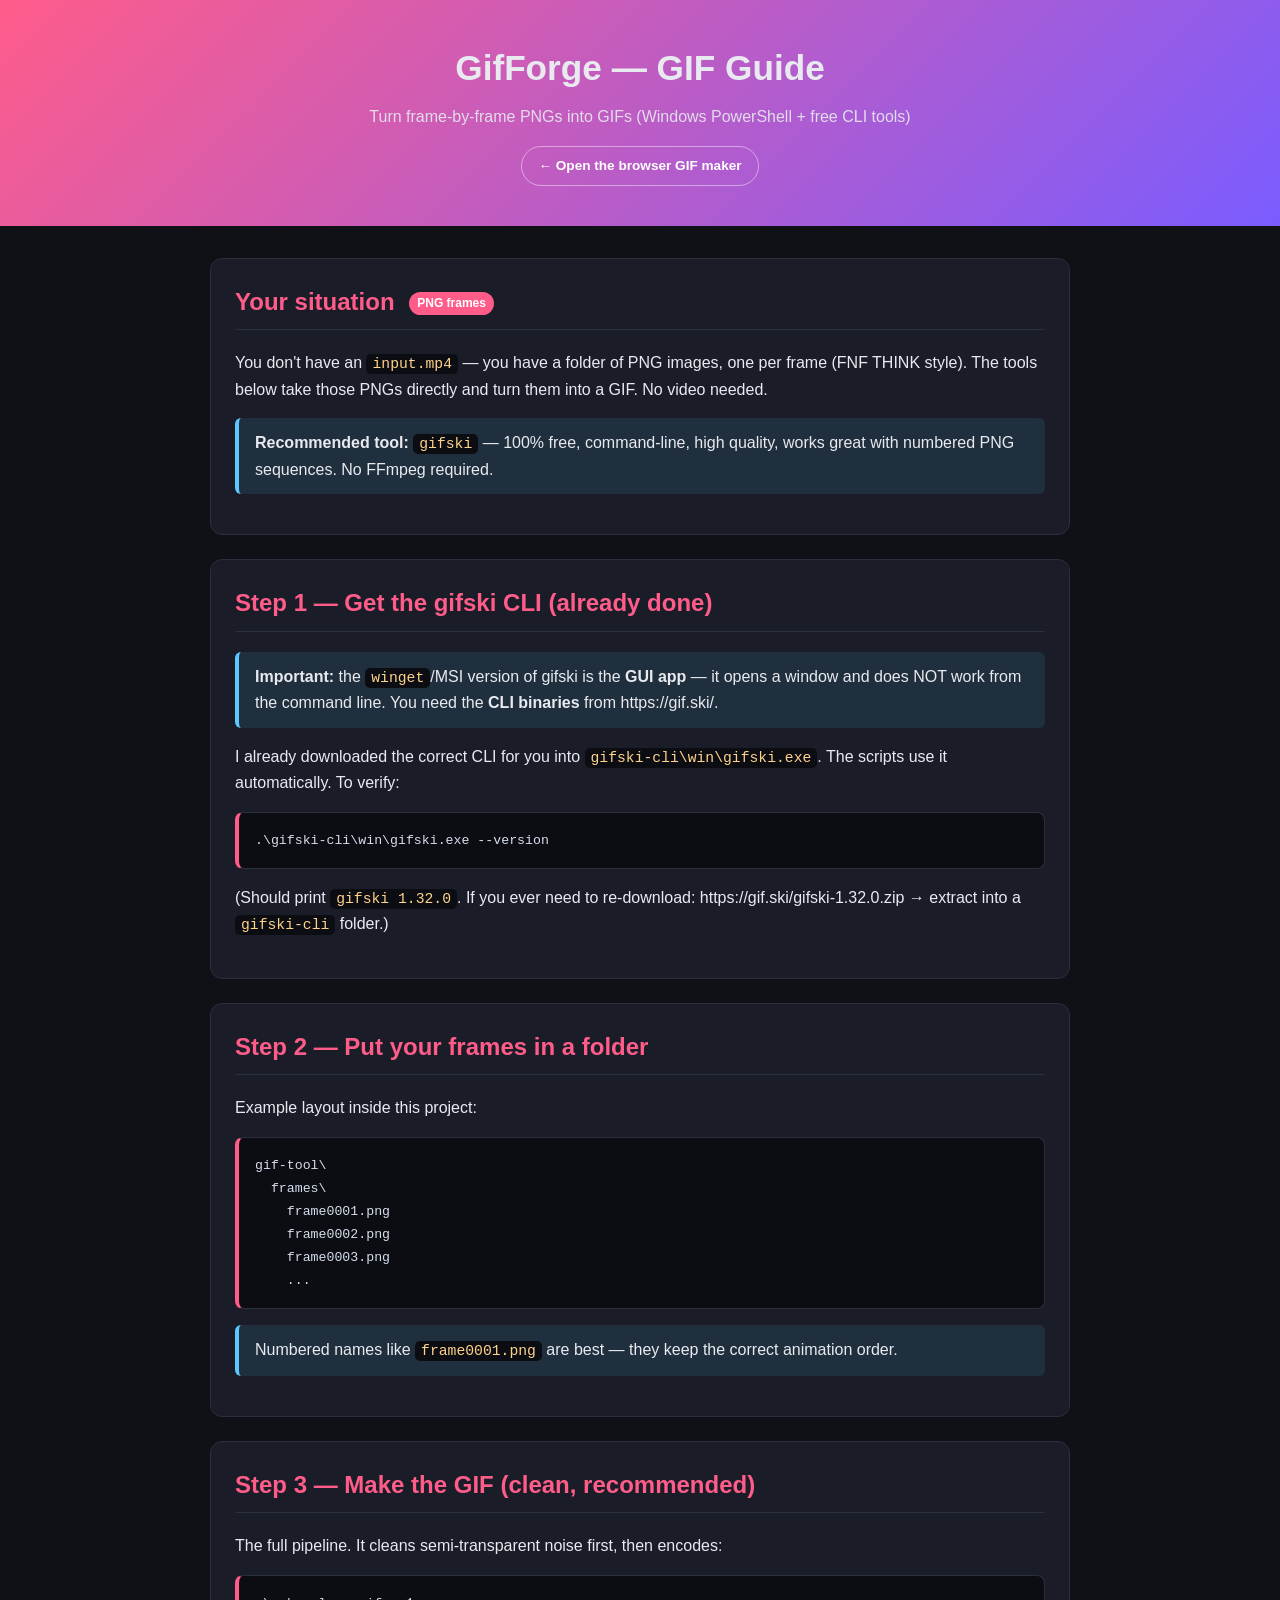
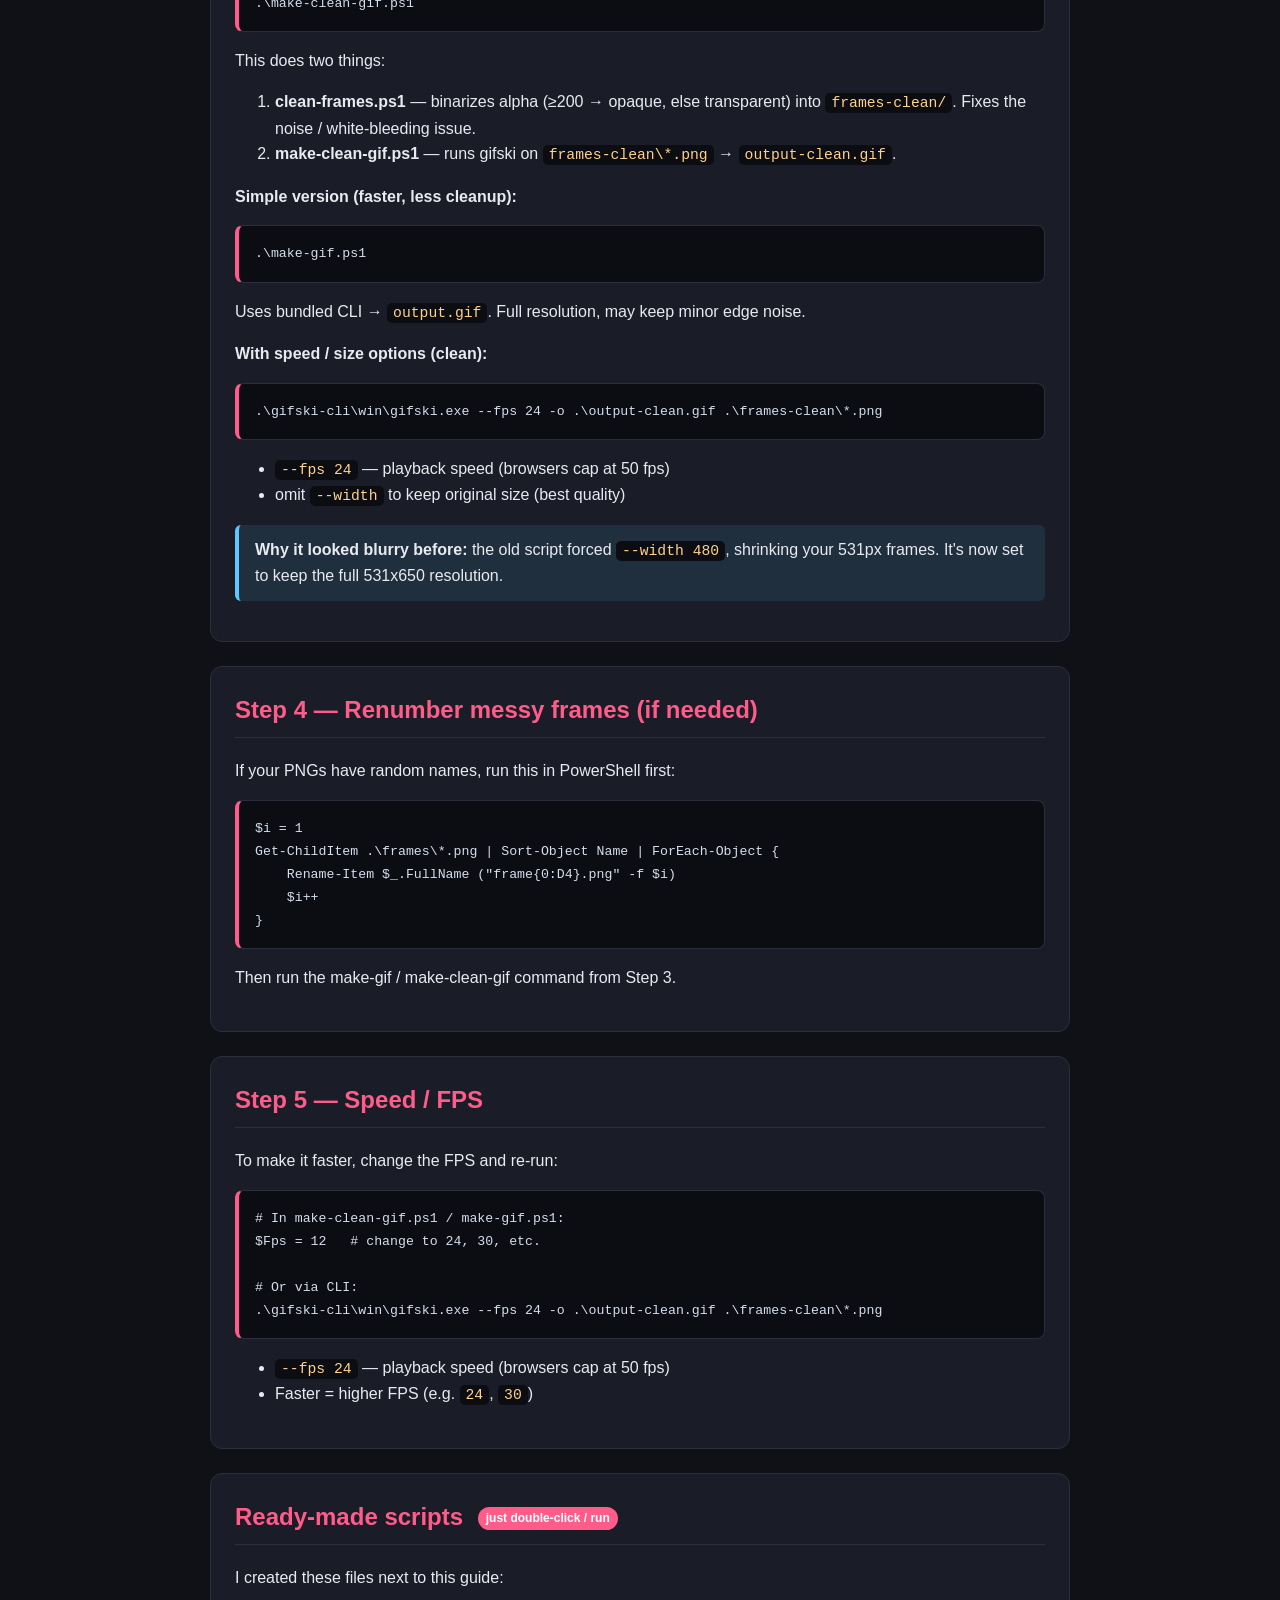
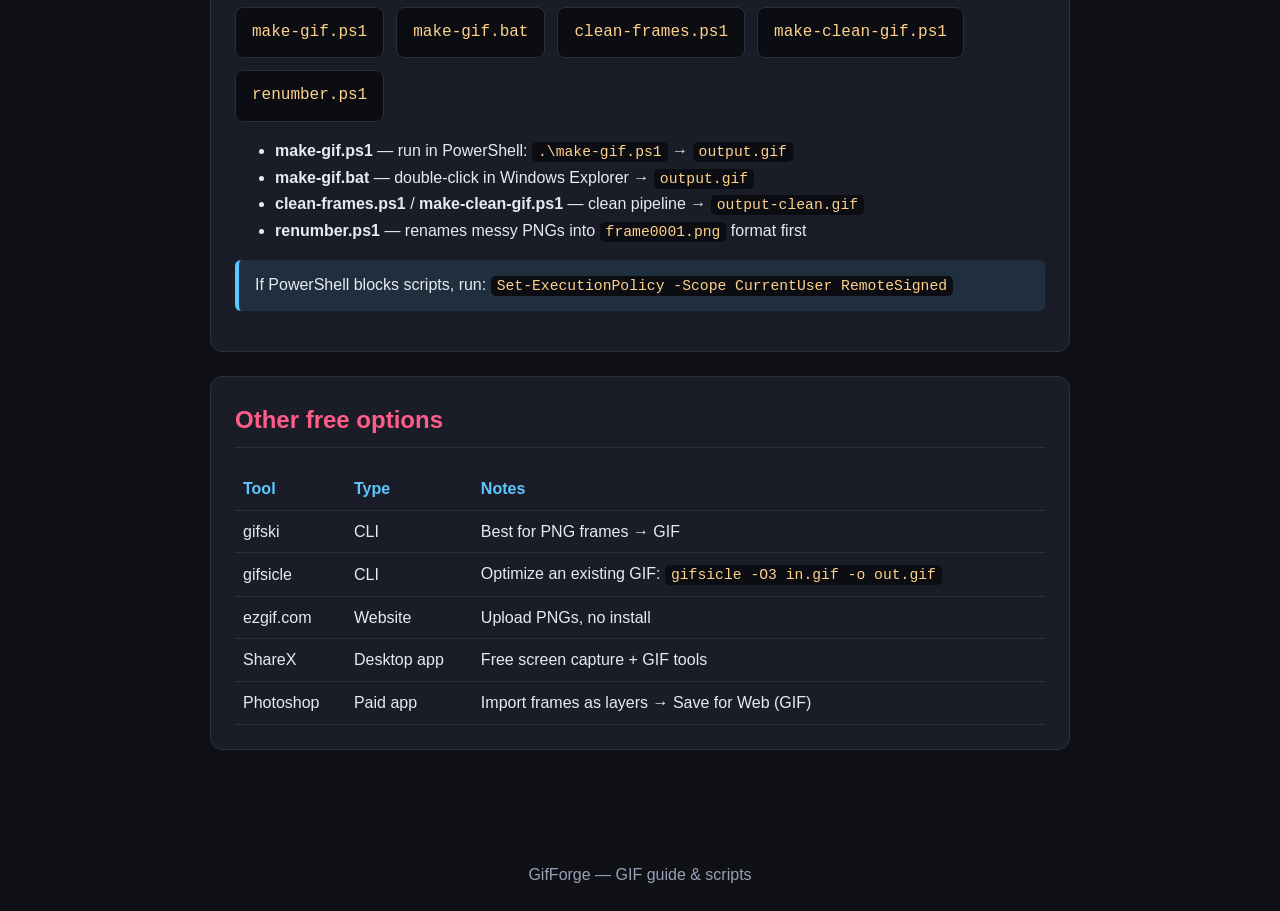
==== gif-guide.html @ 0b66b705 "GIF-maker-site" ====
<!DOCTYPE html>
<html lang="en">
<head>
  <meta charset="UTF-8">
  <meta name="viewport" content="width=device-width, initial-scale=1.0">
  <title>GifForge — GIF Guide</title>
  <style>
    :root {
      --bg: #0f1117;
      --panel: #1a1d27;
      --accent: #ff5c8a;
      --accent2: #5cc8ff;
      --text: #e8eaf0;
      --muted: #9aa0b5;
      --border: #2a2e3d;
    }
    * { box-sizing: border-box; }
    body {
      margin: 0;
      background: var(--bg);
      color: var(--text);
      font-family: 'Segoe UI', Tahoma, Geneva, Verdana, sans-serif;
      line-height: 1.6;
    }
    header {
      background: linear-gradient(135deg, #ff5c8a, #7a5cff);
      padding: 40px 24px;
      text-align: center;
    }
    header h1 { margin: 0; font-size: 2.2rem; }
    header p { margin: 8px 0 0; opacity: 0.9; }
    .header-link { display: inline-block; margin-top: 16px; padding: 8px 16px; border: 1px solid rgba(255,255,255,.45); border-radius: 999px; color: #fff; text-decoration: none; font-weight: 600; font-size: .85rem; }
    .header-link:hover { background: rgba(255,255,255,.14); }
    main { max-width: 900px; margin: 0 auto; padding: 32px 20px 64px; }
    section {
      background: var(--panel);
      border: 1px solid var(--border);
      border-radius: 12px;
      padding: 24px;
      margin-bottom: 24px;
    }
    h2 { color: var(--accent); margin-top: 0; border-bottom: 1px solid var(--border); padding-bottom: 8px; }
    h3 { color: var(--accent2); }
    p, li { color: var(--text); }
    code {
      background: #0b0d13;
      color: #ffd28a;
      padding: 2px 6px;
      border-radius: 5px;
      font-family: Consolas, 'Courier New', monospace;
      font-size: 0.92em;
    }
    pre {
      background: #0b0d13;
      border: 1px solid var(--border);
      border-left: 4px solid var(--accent);
      border-radius: 8px;
      padding: 16px;
      overflow-x: auto;
      font-family: Consolas, 'Courier New', monospace;
      font-size: 0.9rem;
    }
    pre code { background: none; padding: 0; color: #d6deeb; }
    .tag {
      display: inline-block;
      background: var(--accent);
      color: #fff;
      font-size: 0.75rem;
      font-weight: bold;
      padding: 2px 8px;
      border-radius: 20px;
      vertical-align: middle;
      margin-left: 8px;
    }
    .note {
      background: rgba(92, 200, 255, 0.1);
      border-left: 4px solid var(--accent2);
      padding: 12px 16px;
      border-radius: 6px;
    }
    a { color: var(--accent2); }
    table { width: 100%; border-collapse: collapse; }
    th, td { text-align: left; padding: 8px; border-bottom: 1px solid var(--border); }
    th { color: var(--accent2); }
    .files { display: flex; gap: 12px; flex-wrap: wrap; margin-top: 12px; }
    .file {
      background: #0b0d13;
      border: 1px solid var(--border);
      border-radius: 8px;
      padding: 12px 16px;
      font-family: Consolas, monospace;
      color: #ffd28a;
    }
    footer { text-align: center; color: var(--muted); padding: 24px; }
  </style>
</head>
<body>
<header>
  <h1>GifForge — GIF Guide</h1>
  <p>Turn frame-by-frame PNGs into GIFs (Windows PowerShell + free CLI tools)</p>
  <a class="header-link" href="index.html">← Open the browser GIF maker</a>
</header>

<main>

  <section>
    <h2>Your situation <span class="tag">PNG frames</span></h2>
    <p>You don't have an <code>input.mp4</code> — you have a folder of PNG images, one per frame (FNF THINK style). The tools below take those PNGs directly and turn them into a GIF. No video needed.</p>
    <p class="note"><strong>Recommended tool:</strong> <code>gifski</code> — 100% free, command-line, high quality, works great with numbered PNG sequences. No FFmpeg required.</p>
  </section>

  <section>
    <h2>Step 1 — Get the gifski CLI (already done)</h2>
    <p class="note"><strong>Important:</strong> the <code>winget</code>/MSI version of gifski is the <strong>GUI app</strong> — it opens a window and does NOT work from the command line. You need the <strong>CLI binaries</strong> from https://gif.ski/.</p>
    <p>I already downloaded the correct CLI for you into <code>gifski-cli\win\gifski.exe</code>. The scripts use it automatically. To verify:</p>
    <pre><code>.\gifski-cli\win\gifski.exe --version</code></pre>
    <p>(Should print <code>gifski 1.32.0</code>. If you ever need to re-download: https://gif.ski/gifski-1.32.0.zip → extract into a <code>gifski-cli</code> folder.)</p>
  </section>

  <section>
    <h2>Step 2 — Put your frames in a folder</h2>
    <p>Example layout inside this project:</p>
    <pre><code>gif-tool\
  frames\
    frame0001.png
    frame0002.png
    frame0003.png
    ...</code></pre>
    <p class="note">Numbered names like <code>frame0001.png</code> are best — they keep the correct animation order.</p>
  </section>

  <section>
    <h2>Step 3 — Make the GIF (clean, recommended)</h2>
    <p>The full pipeline. It cleans semi-transparent noise first, then encodes:</p>
    <pre><code>.\make-clean-gif.ps1</code></pre>
    <p>This does two things:</p>
    <ol>
      <li><strong>clean-frames.ps1</strong> — binarizes alpha (&ge;200 → opaque, else transparent) into <code>frames-clean/</code>. Fixes the noise / white-bleeding issue.</li>
      <li><strong>make-clean-gif.ps1</strong> — runs gifski on <code>frames-clean\*.png</code> → <code>output-clean.gif</code>.</li>
    </ol>

    <p><strong>Simple version (faster, less cleanup):</strong></p>
    <pre><code>.\make-gif.ps1</code></pre>
    <p>Uses bundled CLI → <code>output.gif</code>. Full resolution, may keep minor edge noise.</p>

    <p><strong>With speed / size options (clean):</strong></p>
    <pre><code>.\gifski-cli\win\gifski.exe --fps 24 -o .\output-clean.gif .\frames-clean\*.png</code></pre>
    <ul>
      <li><code>--fps 24</code> — playback speed (browsers cap at 50 fps)</li>
      <li>omit <code>--width</code> to keep original size (best quality)</li>
    </ul>
    <p class="note"><strong>Why it looked blurry before:</strong> the old script forced <code>--width 480</code>, shrinking your 531px frames. It's now set to keep the full 531x650 resolution.</p>
  </section>

  <section>
    <h2>Step 4 — Renumber messy frames (if needed)</h2>
    <p>If your PNGs have random names, run this in PowerShell first:</p>
    <pre><code>$i = 1
Get-ChildItem .\frames\*.png | Sort-Object Name | ForEach-Object {
    Rename-Item $_.FullName ("frame{0:D4}.png" -f $i)
    $i++
}</code></pre>
    <p>Then run the make-gif / make-clean-gif command from Step 3.</p>
  </section>

  <section>
    <h2>Step 5 — Speed / FPS</h2>
    <p>To make it faster, change the FPS and re-run:</p>
    <pre><code># In make-clean-gif.ps1 / make-gif.ps1:
$Fps = 12   # change to 24, 30, etc.

# Or via CLI:
.\gifski-cli\win\gifski.exe --fps 24 -o .\output-clean.gif .\frames-clean\*.png</code></pre>
    <ul>
      <li><code>--fps 24</code> — playback speed (browsers cap at 50 fps)</li>
      <li>Faster = higher FPS (e.g. <code>24</code>, <code>30</code>)</li>
    </ul>
  </section>

  <section>
    <h2>Ready-made scripts <span class="tag">just double-click / run</span></h2>
    <p>I created these files next to this guide:</p>
    <div class="files">
      <div class="file">make-gif.ps1</div>
      <div class="file">make-gif.bat</div>
      <div class="file">clean-frames.ps1</div>
      <div class="file">make-clean-gif.ps1</div>
      <div class="file">renumber.ps1</div>
    </div>
    <ul>
      <li><strong>make-gif.ps1</strong> — run in PowerShell: <code>.\make-gif.ps1</code> → <code>output.gif</code></li>
      <li><strong>make-gif.bat</strong> — double-click in Windows Explorer → <code>output.gif</code></li>
      <li><strong>clean-frames.ps1</strong> / <strong>make-clean-gif.ps1</strong> — clean pipeline → <code>output-clean.gif</code></li>
      <li><strong>renumber.ps1</strong> — renames messy PNGs into <code>frame0001.png</code> format first</li>
    </ul>
    <p class="note">If PowerShell blocks scripts, run: <code>Set-ExecutionPolicy -Scope CurrentUser RemoteSigned</code></p>
  </section>

  <section>
    <h2>Other free options</h2>
    <table>
      <tr><th>Tool</th><th>Type</th><th>Notes</th></tr>
      <tr><td>gifski</td><td>CLI</td><td>Best for PNG frames → GIF</td></tr>
      <tr><td>gifsicle</td><td>CLI</td><td>Optimize an existing GIF: <code>gifsicle -O3 in.gif -o out.gif</code></td></tr>
      <tr><td>ezgif.com</td><td>Website</td><td>Upload PNGs, no install</td></tr>
      <tr><td>ShareX</td><td>Desktop app</td><td>Free screen capture + GIF tools</td></tr>
      <tr><td>Photoshop</td><td>Paid app</td><td>Import frames as layers → Save for Web (GIF)</td></tr>
    </table>
  </section>

</main>

<footer>GifForge — GIF guide & scripts</footer>
</body>
</html>
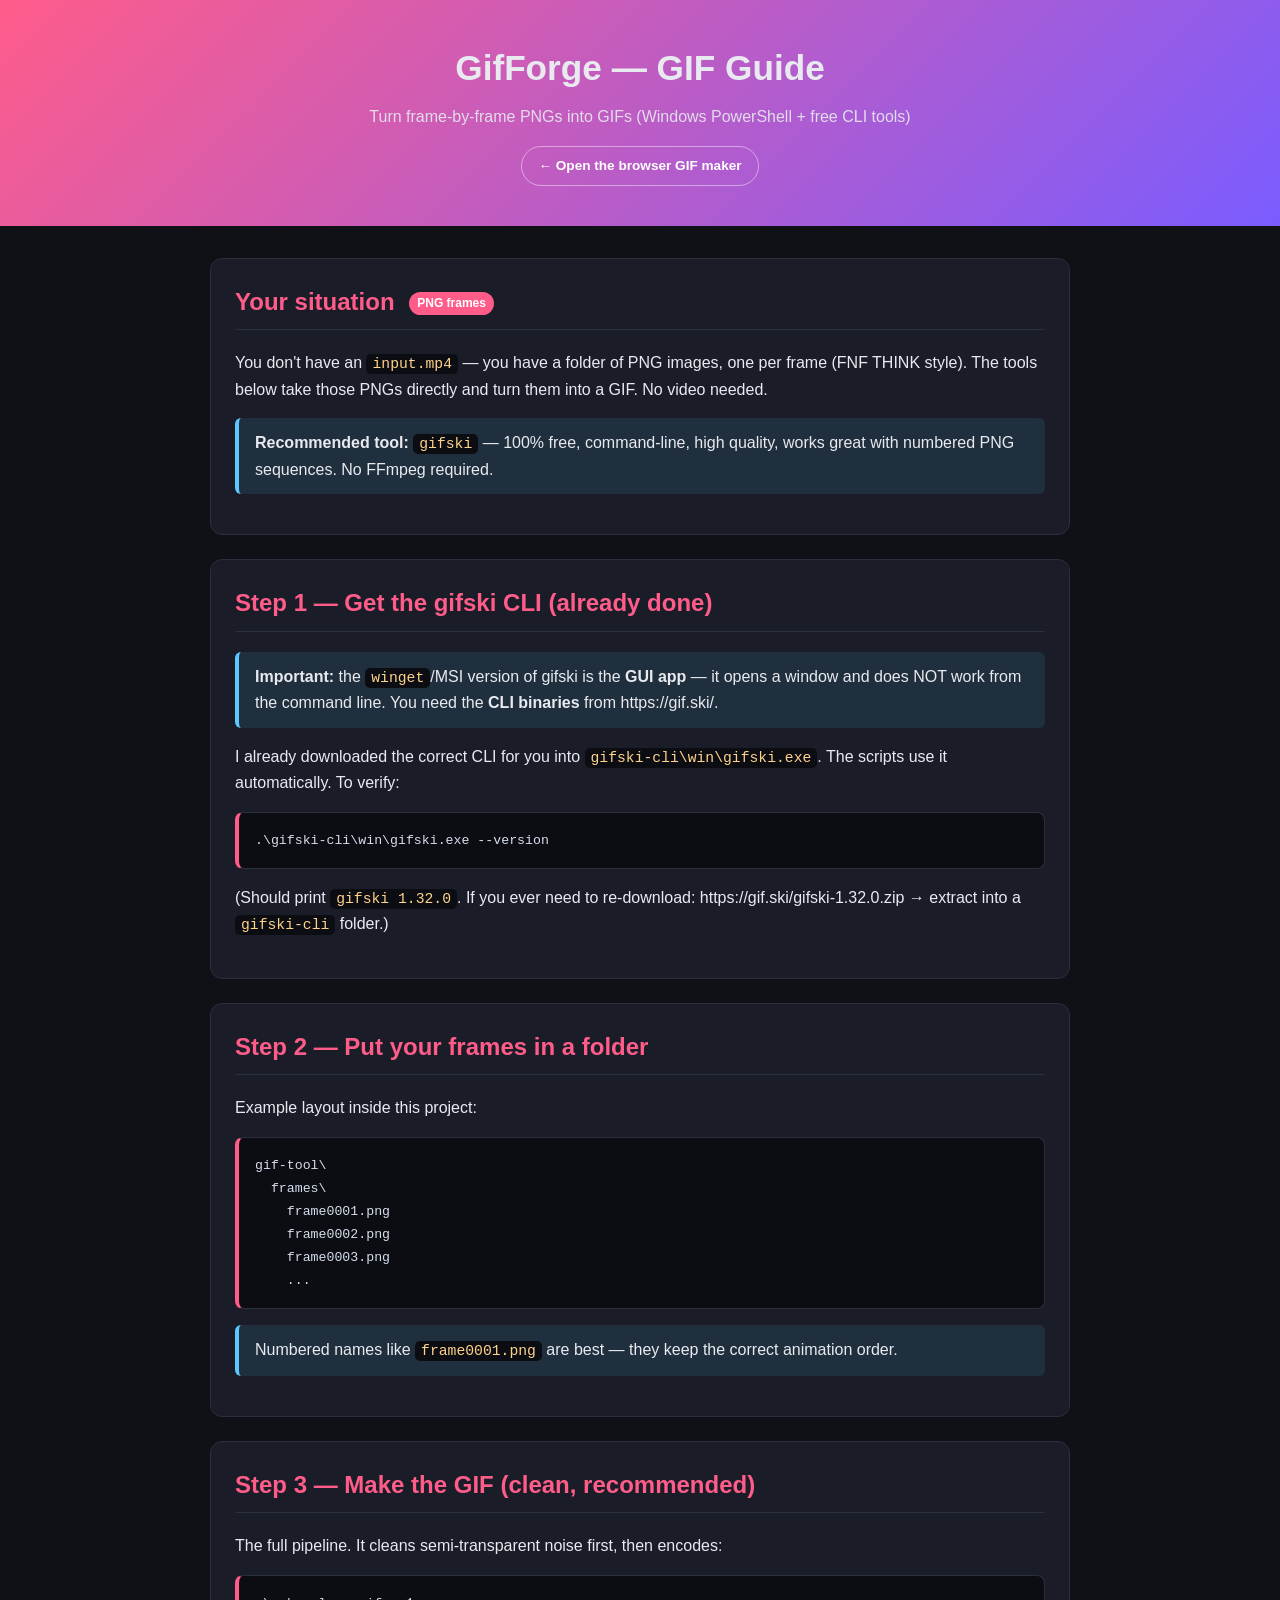
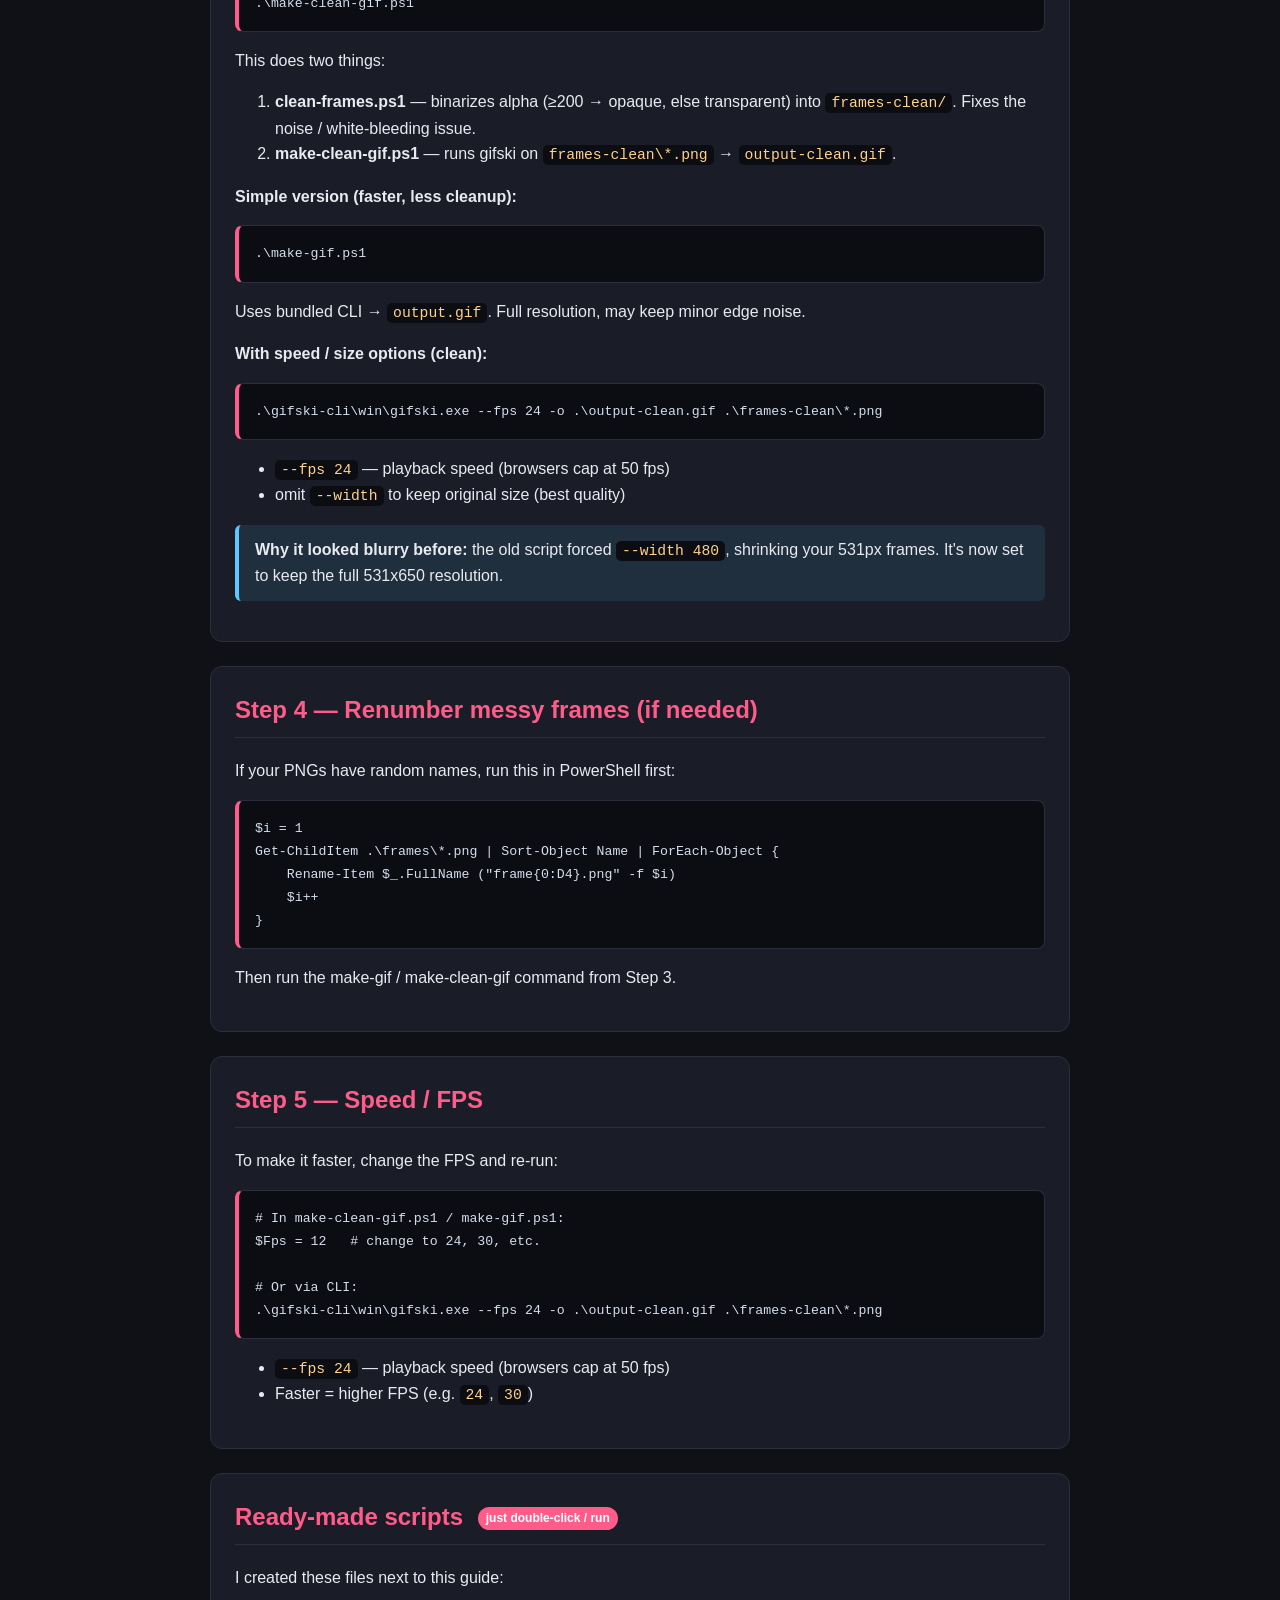
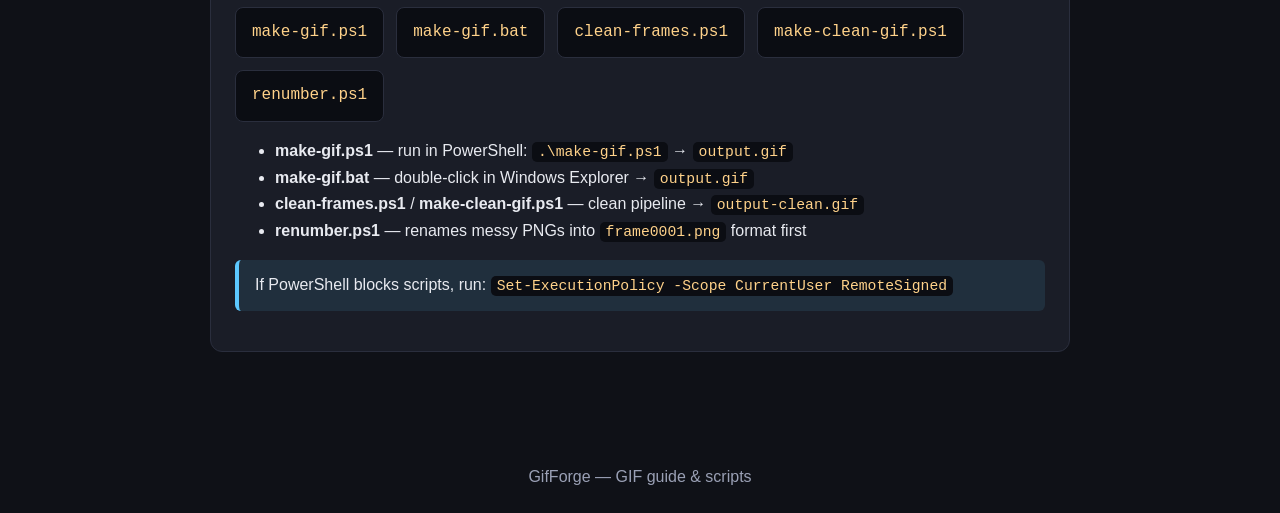
==== commit 299cf508: "Update gif-guide.html" ====
--- a/gif-guide.html
+++ b/gif-guide.html
@@ -195,19 +195,7 @@
     </ul>
     <p class="note">If PowerShell blocks scripts, run: <code>Set-ExecutionPolicy -Scope CurrentUser RemoteSigned</code></p>
   </section>
-
-  <section>
-    <h2>Other free options</h2>
-    <table>
-      <tr><th>Tool</th><th>Type</th><th>Notes</th></tr>
-      <tr><td>gifski</td><td>CLI</td><td>Best for PNG frames → GIF</td></tr>
-      <tr><td>gifsicle</td><td>CLI</td><td>Optimize an existing GIF: <code>gifsicle -O3 in.gif -o out.gif</code></td></tr>
-      <tr><td>ezgif.com</td><td>Website</td><td>Upload PNGs, no install</td></tr>
-      <tr><td>ShareX</td><td>Desktop app</td><td>Free screen capture + GIF tools</td></tr>
-      <tr><td>Photoshop</td><td>Paid app</td><td>Import frames as layers → Save for Web (GIF)</td></tr>
-    </table>
-  </section>
-
+  
 </main>
 
 <footer>GifForge — GIF guide & scripts</footer>
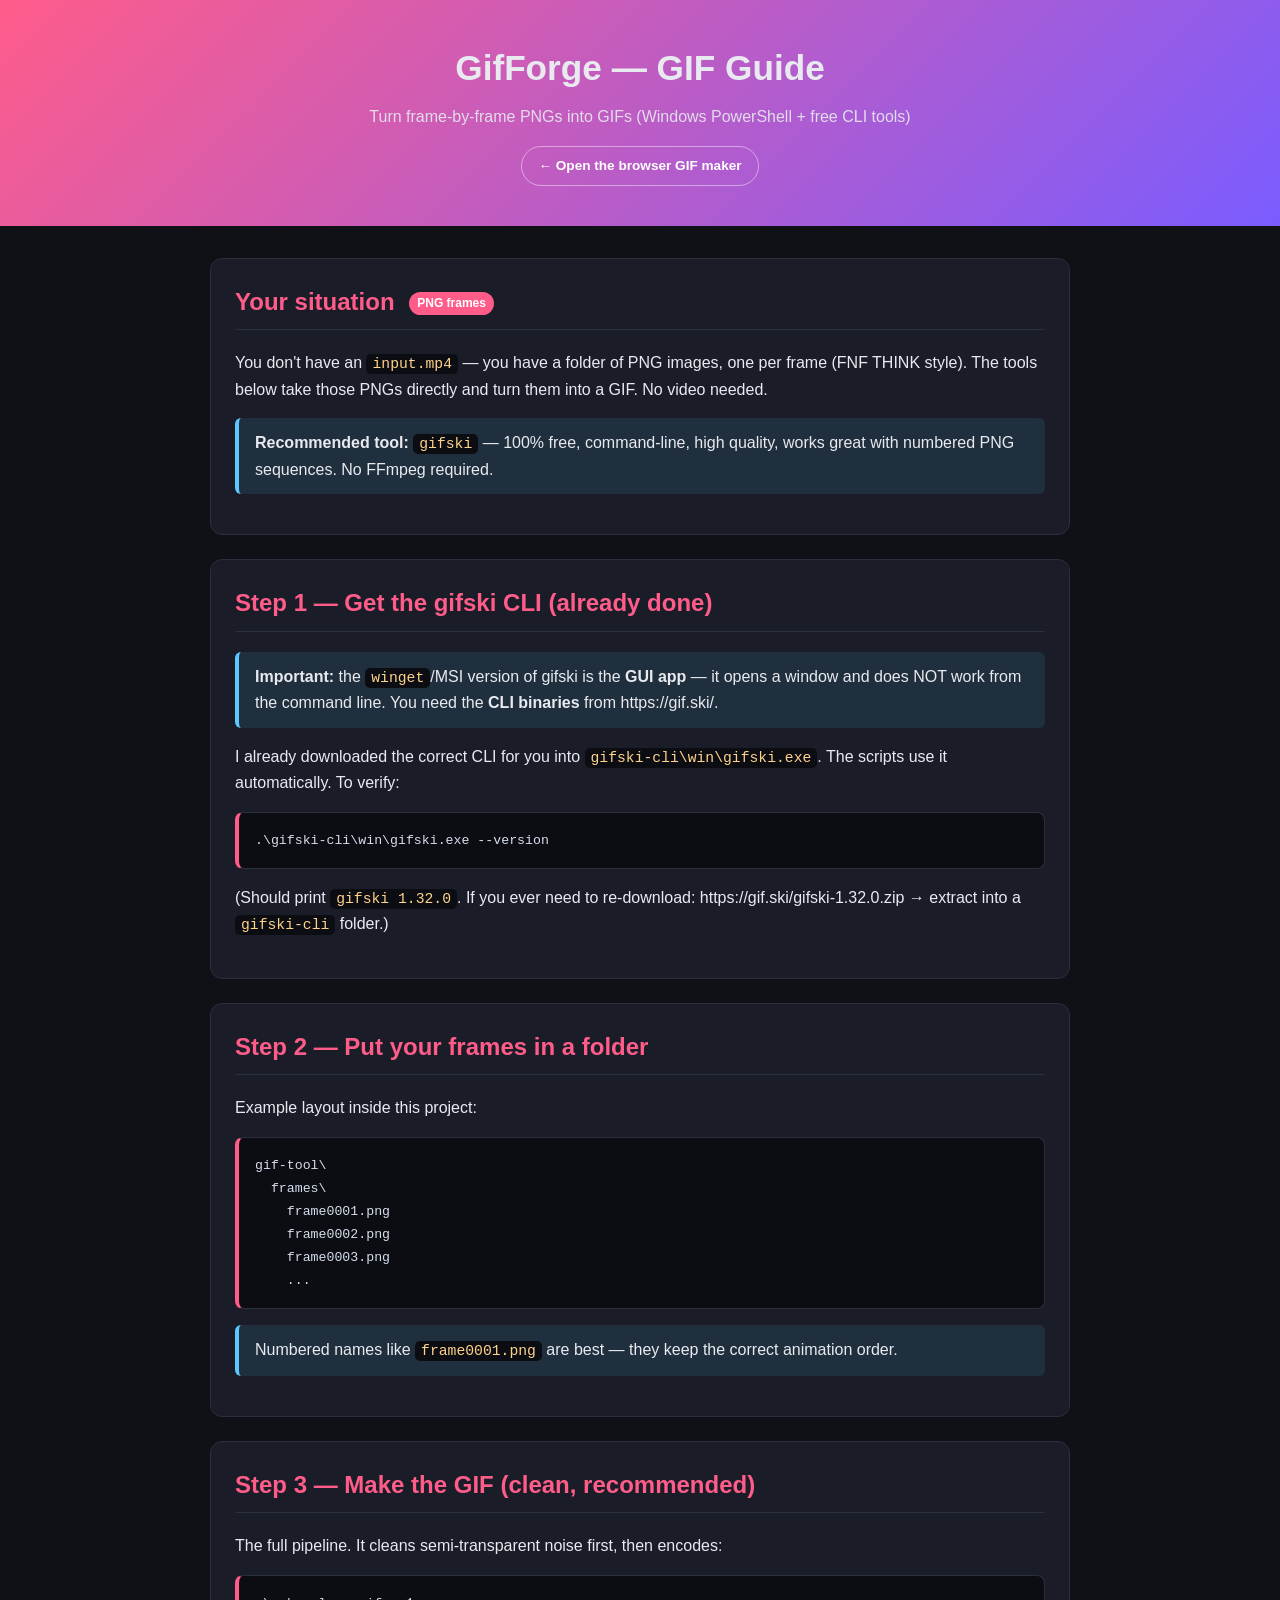
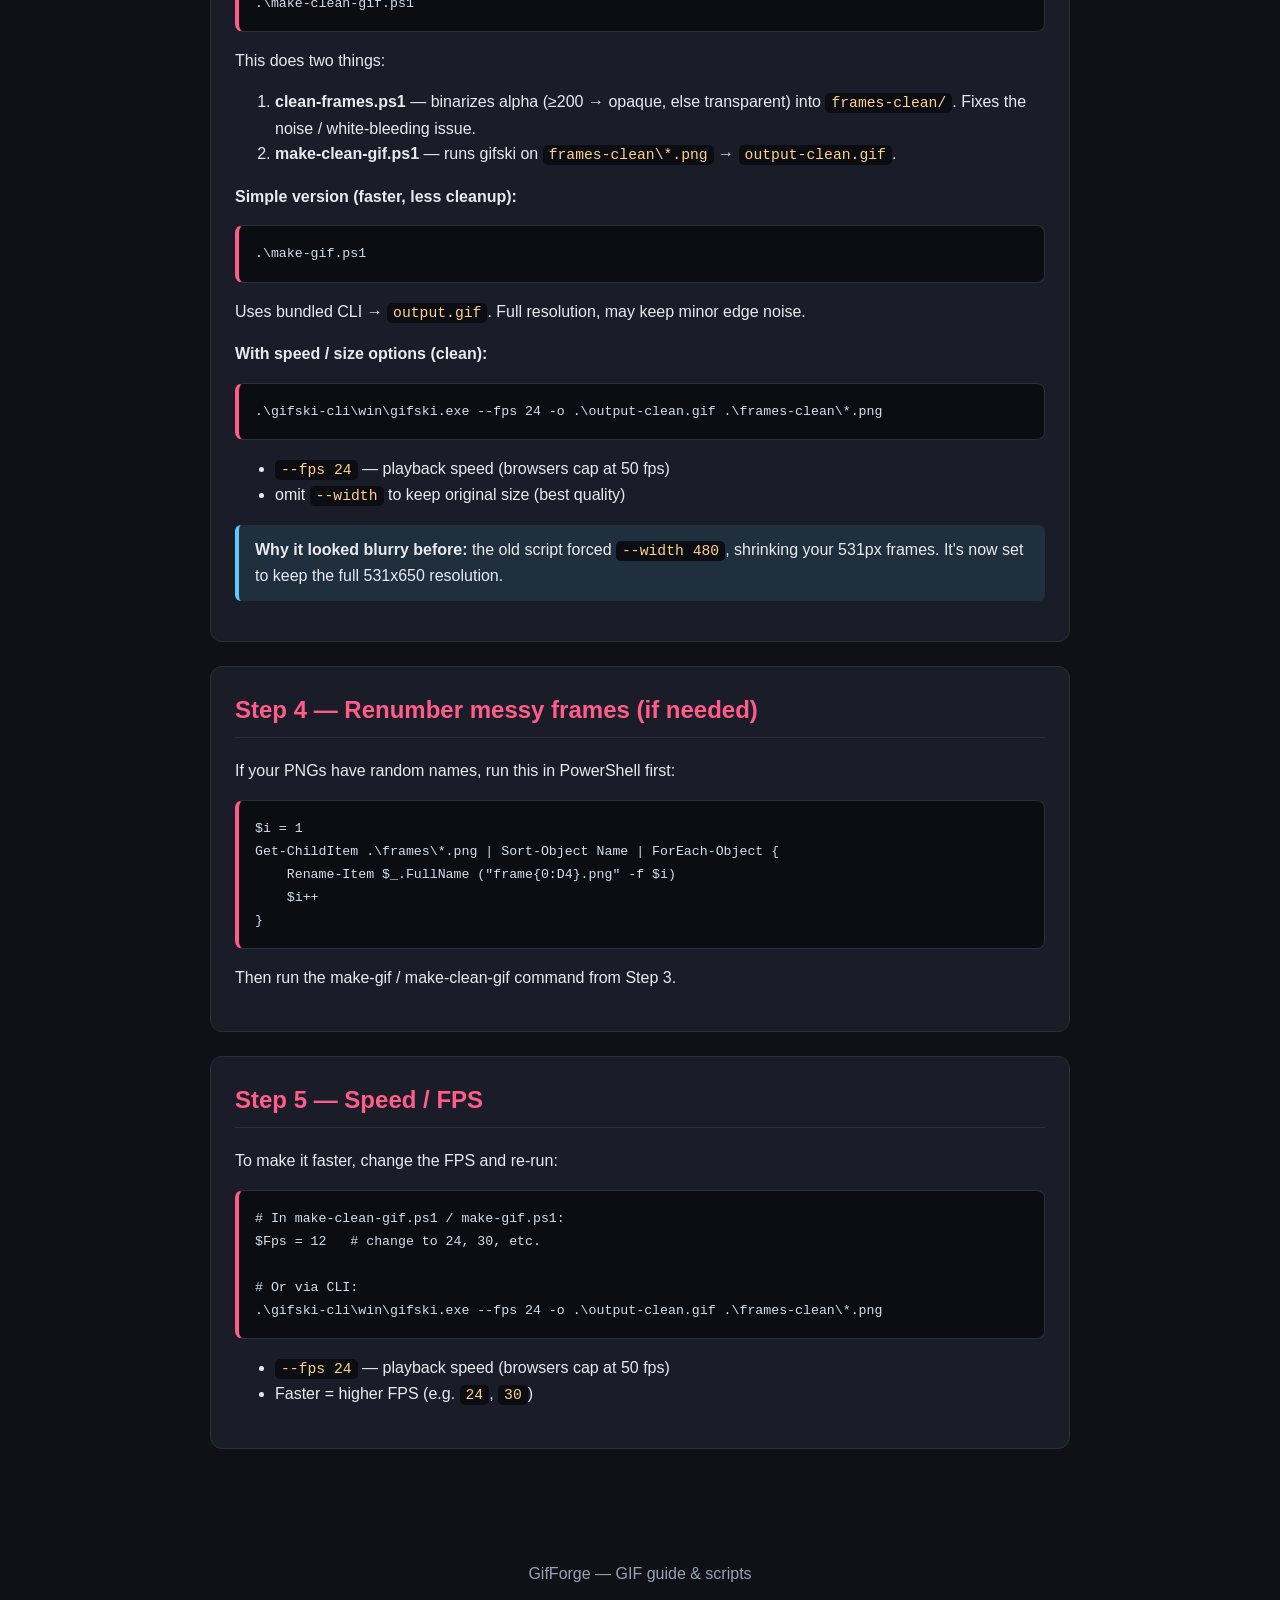
==== commit 30f5780e: "Update gif-guide.html" ====
--- a/gif-guide.html
+++ b/gif-guide.html
@@ -176,25 +176,6 @@
       <li>Faster = higher FPS (e.g. <code>24</code>, <code>30</code>)</li>
     </ul>
   </section>
-
-  <section>
-    <h2>Ready-made scripts <span class="tag">just double-click / run</span></h2>
-    <p>I created these files next to this guide:</p>
-    <div class="files">
-      <div class="file">make-gif.ps1</div>
-      <div class="file">make-gif.bat</div>
-      <div class="file">clean-frames.ps1</div>
-      <div class="file">make-clean-gif.ps1</div>
-      <div class="file">renumber.ps1</div>
-    </div>
-    <ul>
-      <li><strong>make-gif.ps1</strong> — run in PowerShell: <code>.\make-gif.ps1</code> → <code>output.gif</code></li>
-      <li><strong>make-gif.bat</strong> — double-click in Windows Explorer → <code>output.gif</code></li>
-      <li><strong>clean-frames.ps1</strong> / <strong>make-clean-gif.ps1</strong> — clean pipeline → <code>output-clean.gif</code></li>
-      <li><strong>renumber.ps1</strong> — renames messy PNGs into <code>frame0001.png</code> format first</li>
-    </ul>
-    <p class="note">If PowerShell blocks scripts, run: <code>Set-ExecutionPolicy -Scope CurrentUser RemoteSigned</code></p>
-  </section>
   
 </main>
 
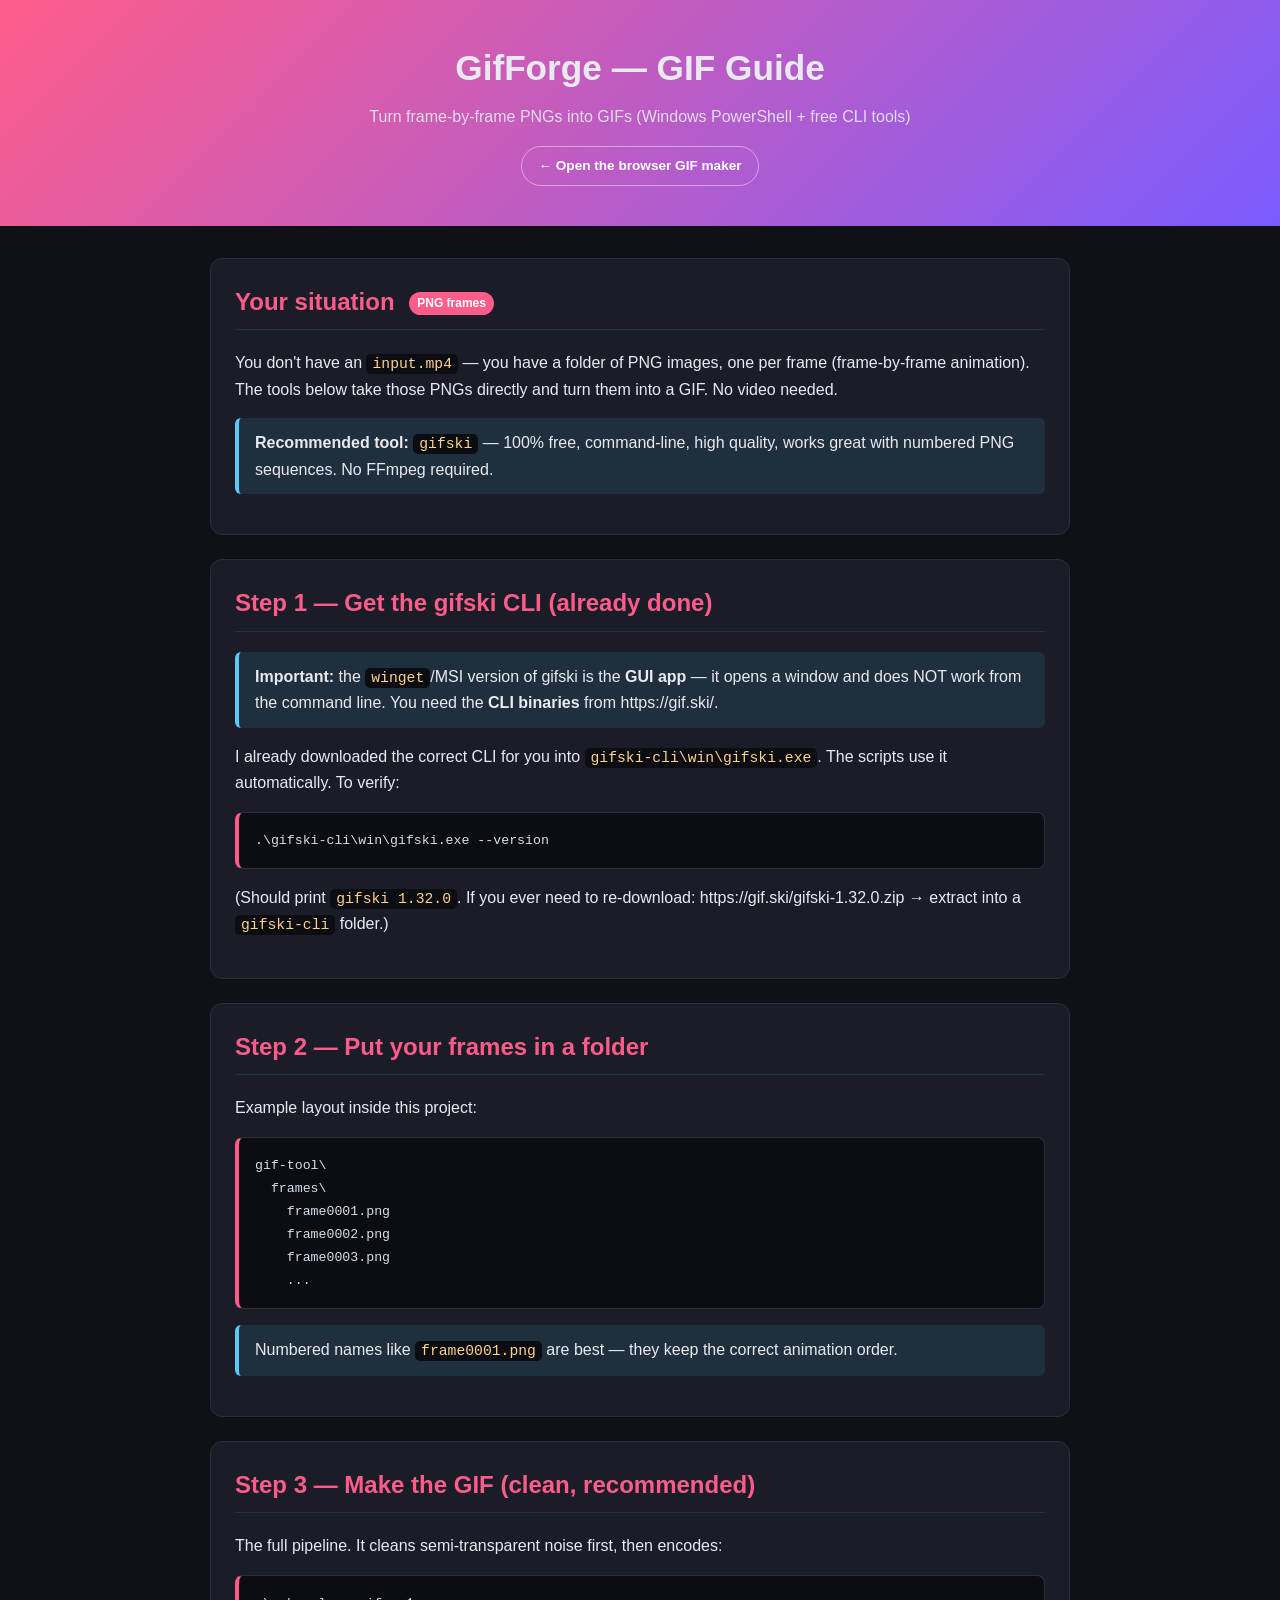
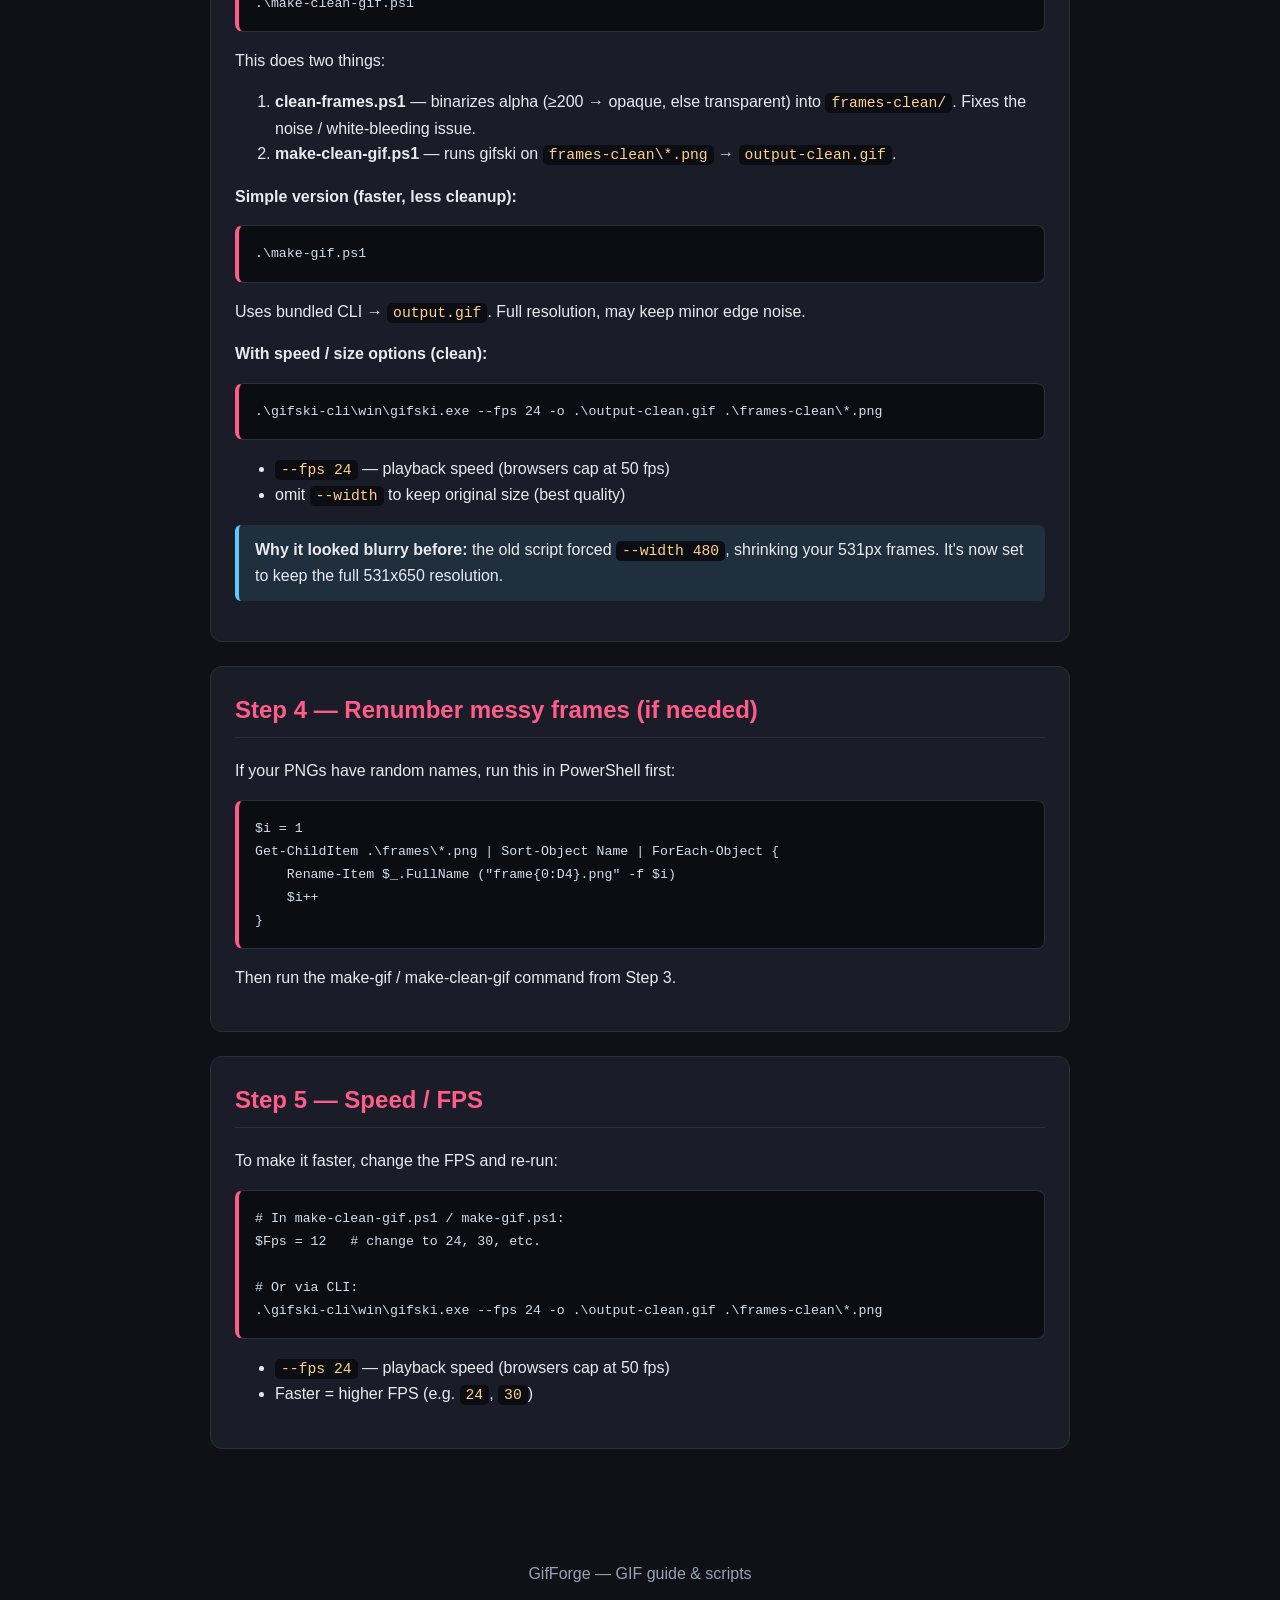
==== commit e6e2b782: "Remove-leftover-mentions" ====
--- a/gif-guide.html
+++ b/gif-guide.html
@@ -105,7 +105,7 @@
 
   <section>
     <h2>Your situation <span class="tag">PNG frames</span></h2>
-    <p>You don't have an <code>input.mp4</code> — you have a folder of PNG images, one per frame (FNF THINK style). The tools below take those PNGs directly and turn them into a GIF. No video needed.</p>
+    <p>You don't have an <code>input.mp4</code> — you have a folder of PNG images, one per frame (frame-by-frame animation). The tools below take those PNGs directly and turn them into a GIF. No video needed.</p>
     <p class="note"><strong>Recommended tool:</strong> <code>gifski</code> — 100% free, command-line, high quality, works great with numbered PNG sequences. No FFmpeg required.</p>
   </section>
 
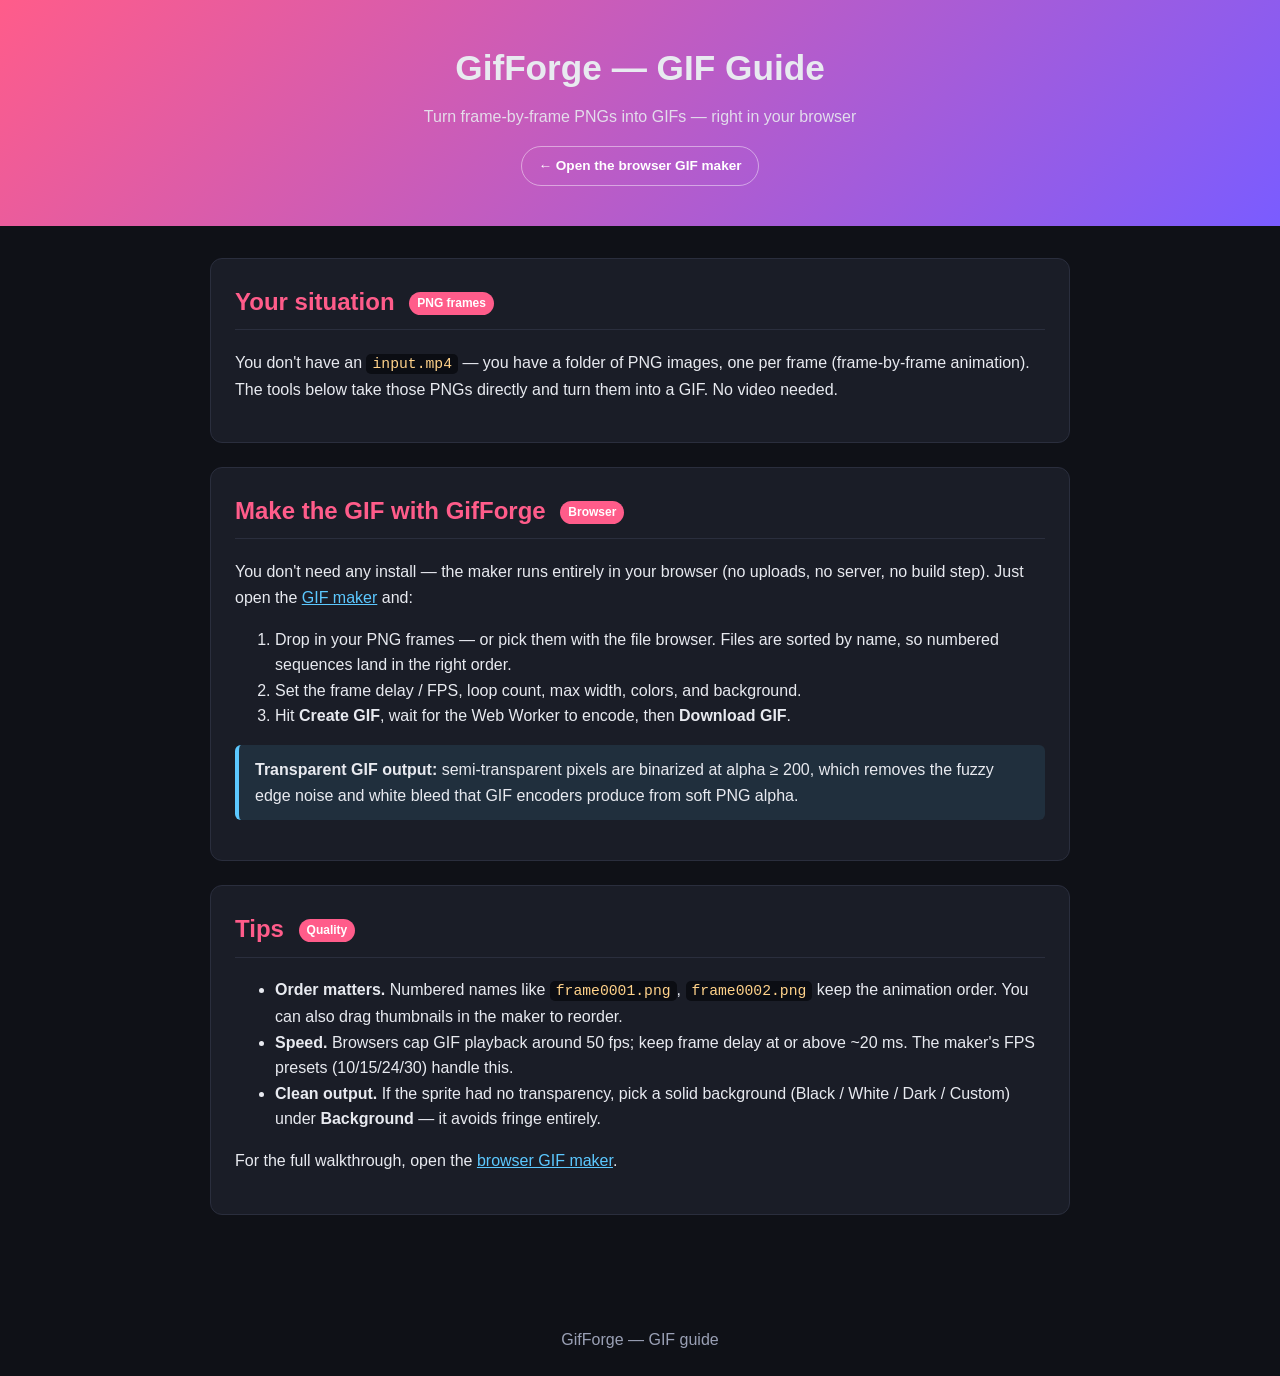
==== commit 9b1ea09c: "Update-gif-guide" ====
--- a/gif-guide.html
+++ b/gif-guide.html
@@ -95,90 +95,42 @@
   </style>
 </head>
 <body>
-<header>
-  <h1>GifForge — GIF Guide</h1>
-  <p>Turn frame-by-frame PNGs into GIFs (Windows PowerShell + free CLI tools)</p>
-  <a class="header-link" href="index.html">← Open the browser GIF maker</a>
-</header>
+  <header>
+    <h1>GifForge — GIF Guide</h1>
+    <p>Turn frame-by-frame PNGs into GIFs — right in your browser</p>
+    <a class="header-link" href="index.html">← Open the browser GIF maker</a>
+  </header>
 
-<main>
+  <main>
 
-  <section>
-    <h2>Your situation <span class="tag">PNG frames</span></h2>
-    <p>You don't have an <code>input.mp4</code> — you have a folder of PNG images, one per frame (frame-by-frame animation). The tools below take those PNGs directly and turn them into a GIF. No video needed.</p>
-    <p class="note"><strong>Recommended tool:</strong> <code>gifski</code> — 100% free, command-line, high quality, works great with numbered PNG sequences. No FFmpeg required.</p>
-  </section>
+    <section>
+      <h2>Your situation <span class="tag">PNG frames</span></h2>
+      <p>You don't have an <code>input.mp4</code> — you have a folder of PNG images, one per frame (frame-by-frame animation). The tools below take those PNGs directly and turn them into a GIF. No video needed.</p>
+    </section>
 
-  <section>
-    <h2>Step 1 — Get the gifski CLI (already done)</h2>
-    <p class="note"><strong>Important:</strong> the <code>winget</code>/MSI version of gifski is the <strong>GUI app</strong> — it opens a window and does NOT work from the command line. You need the <strong>CLI binaries</strong> from https://gif.ski/.</p>
-    <p>I already downloaded the correct CLI for you into <code>gifski-cli\win\gifski.exe</code>. The scripts use it automatically. To verify:</p>
-    <pre><code>.\gifski-cli\win\gifski.exe --version</code></pre>
-    <p>(Should print <code>gifski 1.32.0</code>. If you ever need to re-download: https://gif.ski/gifski-1.32.0.zip → extract into a <code>gifski-cli</code> folder.)</p>
-  </section>
+    <section>
+      <h2>Make the GIF with GifForge <span class="tag">Browser</span></h2>
+      <p>You don't need any install — the maker runs entirely in your browser (no uploads, no server, no build step). Just open the <a href="index.html">GIF maker</a> and:</p>
+      <ol>
+        <li>Drop in your PNG frames — or pick them with the file browser. Files are sorted by name, so numbered sequences land in the right order.</li>
+        <li>Set the frame delay / FPS, loop count, max width, colors, and background.</li>
+        <li>Hit <strong>Create GIF</strong>, wait for the Web Worker to encode, then <strong>Download GIF</strong>.</li>
+      </ol>
+      <p class="note"><strong>Transparent GIF output:</strong> semi-transparent pixels are binarized at alpha ≥ 200, which removes the fuzzy edge noise and white bleed that GIF encoders produce from soft PNG alpha.</p>
+    </section>
 
-  <section>
-    <h2>Step 2 — Put your frames in a folder</h2>
-    <p>Example layout inside this project:</p>
-    <pre><code>gif-tool\
-  frames\
-    frame0001.png
-    frame0002.png
-    frame0003.png
-    ...</code></pre>
-    <p class="note">Numbered names like <code>frame0001.png</code> are best — they keep the correct animation order.</p>
-  </section>
+    <section>
+      <h2>Tips <span class="tag">Quality</span></h2>
+      <ul>
+        <li><strong>Order matters.</strong> Numbered names like <code>frame0001.png</code>, <code>frame0002.png</code> keep the animation order. You can also drag thumbnails in the maker to reorder.</li>
+        <li><strong>Speed.</strong> Browsers cap GIF playback around 50 fps; keep frame delay at or above ~20 ms. The maker's FPS presets (10/15/24/30) handle this.</li>
+        <li><strong>Clean output.</strong> If the sprite had no transparency, pick a solid background (Black / White / Dark / Custom) under <strong>Background</strong> — it avoids fringe entirely.</li>
+      </ul>
+      <p>For the full walkthrough, open the <a href="index.html">browser GIF maker</a>.</p>
+    </section>
 
-  <section>
-    <h2>Step 3 — Make the GIF (clean, recommended)</h2>
-    <p>The full pipeline. It cleans semi-transparent noise first, then encodes:</p>
-    <pre><code>.\make-clean-gif.ps1</code></pre>
-    <p>This does two things:</p>
-    <ol>
-      <li><strong>clean-frames.ps1</strong> — binarizes alpha (&ge;200 → opaque, else transparent) into <code>frames-clean/</code>. Fixes the noise / white-bleeding issue.</li>
-      <li><strong>make-clean-gif.ps1</strong> — runs gifski on <code>frames-clean\*.png</code> → <code>output-clean.gif</code>.</li>
-    </ol>
+  </main>
 
-    <p><strong>Simple version (faster, less cleanup):</strong></p>
-    <pre><code>.\make-gif.ps1</code></pre>
-    <p>Uses bundled CLI → <code>output.gif</code>. Full resolution, may keep minor edge noise.</p>
-
-    <p><strong>With speed / size options (clean):</strong></p>
-    <pre><code>.\gifski-cli\win\gifski.exe --fps 24 -o .\output-clean.gif .\frames-clean\*.png</code></pre>
-    <ul>
-      <li><code>--fps 24</code> — playback speed (browsers cap at 50 fps)</li>
-      <li>omit <code>--width</code> to keep original size (best quality)</li>
-    </ul>
-    <p class="note"><strong>Why it looked blurry before:</strong> the old script forced <code>--width 480</code>, shrinking your 531px frames. It's now set to keep the full 531x650 resolution.</p>
-  </section>
-
-  <section>
-    <h2>Step 4 — Renumber messy frames (if needed)</h2>
-    <p>If your PNGs have random names, run this in PowerShell first:</p>
-    <pre><code>$i = 1
-Get-ChildItem .\frames\*.png | Sort-Object Name | ForEach-Object {
-    Rename-Item $_.FullName ("frame{0:D4}.png" -f $i)
-    $i++
-}</code></pre>
-    <p>Then run the make-gif / make-clean-gif command from Step 3.</p>
-  </section>
-
-  <section>
-    <h2>Step 5 — Speed / FPS</h2>
-    <p>To make it faster, change the FPS and re-run:</p>
-    <pre><code># In make-clean-gif.ps1 / make-gif.ps1:
-$Fps = 12   # change to 24, 30, etc.
-
-# Or via CLI:
-.\gifski-cli\win\gifski.exe --fps 24 -o .\output-clean.gif .\frames-clean\*.png</code></pre>
-    <ul>
-      <li><code>--fps 24</code> — playback speed (browsers cap at 50 fps)</li>
-      <li>Faster = higher FPS (e.g. <code>24</code>, <code>30</code>)</li>
-    </ul>
-  </section>
-  
-</main>
-
-<footer>GifForge — GIF guide & scripts</footer>
+  <footer>GifForge — GIF guide</footer>
 </body>
 </html>
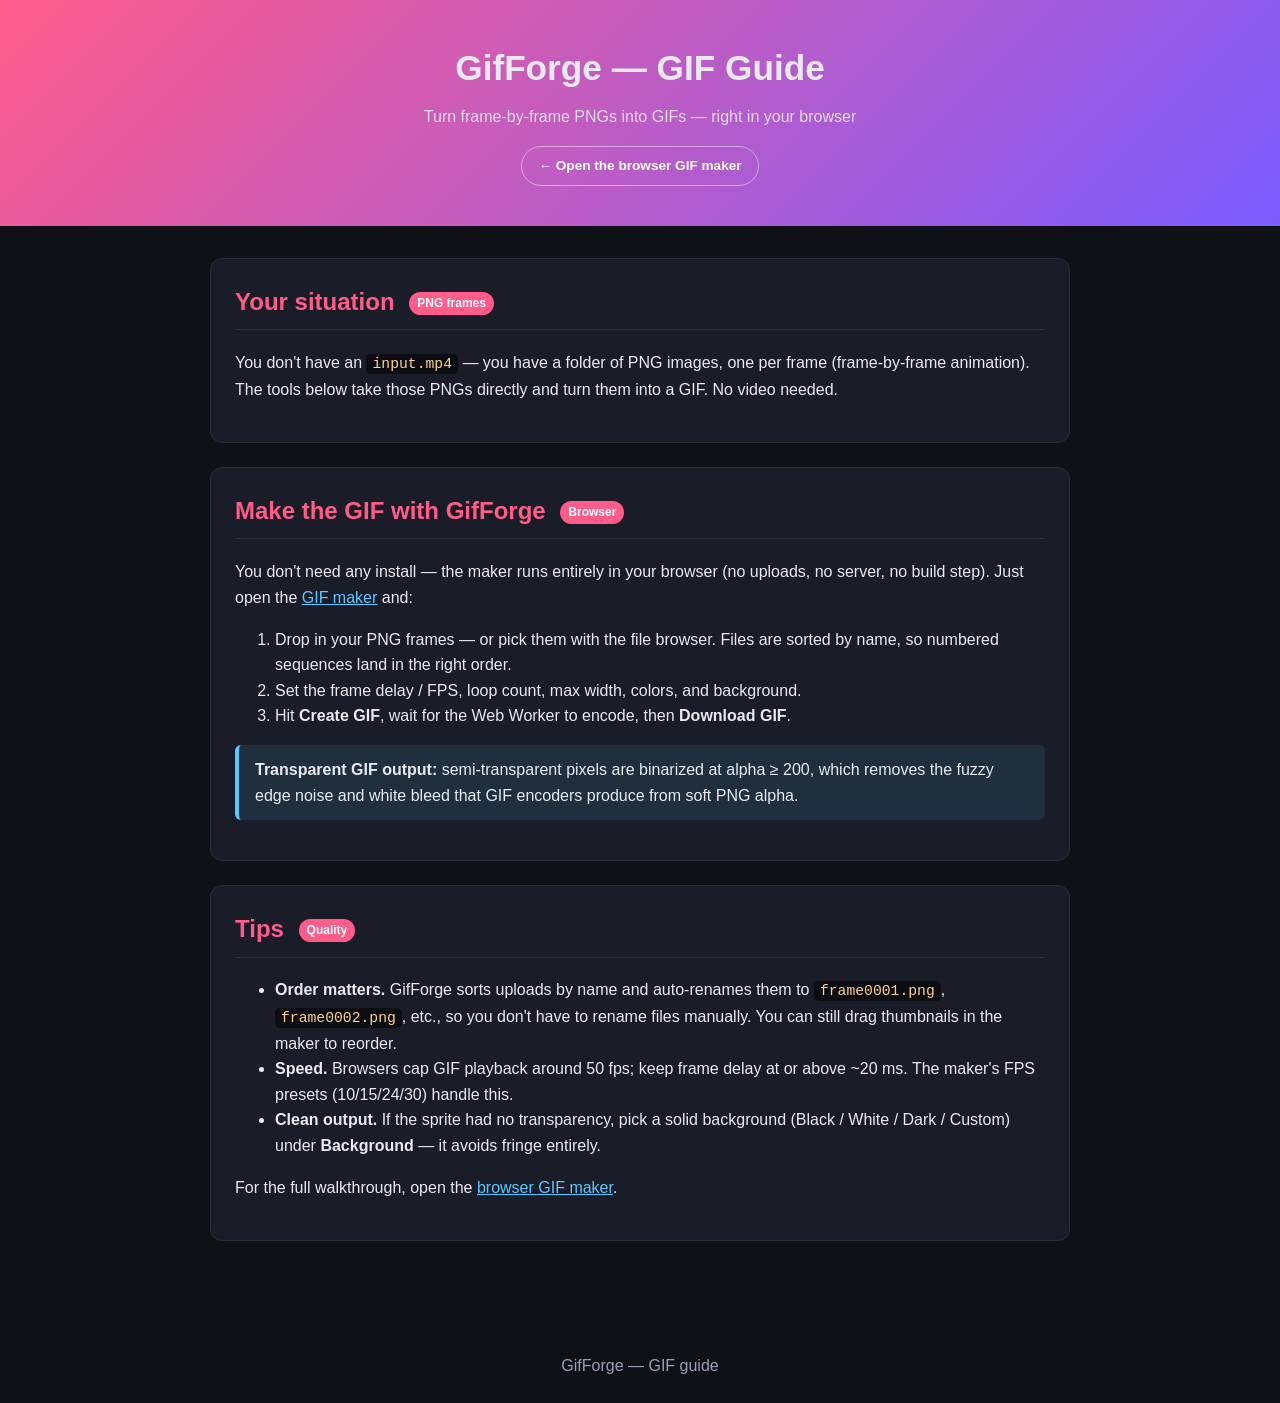
==== commit 4a5b1af6: ""Update-gif-guide-auto-naming-tip"" ====
--- a/gif-guide.html
+++ b/gif-guide.html
@@ -122,7 +122,7 @@
     <section>
       <h2>Tips <span class="tag">Quality</span></h2>
       <ul>
-        <li><strong>Order matters.</strong> Numbered names like <code>frame0001.png</code>, <code>frame0002.png</code> keep the animation order. You can also drag thumbnails in the maker to reorder.</li>
+        <li><strong>Order matters.</strong> GifForge sorts uploads by name and auto-renames them to <code>frame0001.png</code>, <code>frame0002.png</code>, etc., so you don't have to rename files manually. You can still drag thumbnails in the maker to reorder.</li>
         <li><strong>Speed.</strong> Browsers cap GIF playback around 50 fps; keep frame delay at or above ~20 ms. The maker's FPS presets (10/15/24/30) handle this.</li>
         <li><strong>Clean output.</strong> If the sprite had no transparency, pick a solid background (Black / White / Dark / Custom) under <strong>Background</strong> — it avoids fringe entirely.</li>
       </ul>
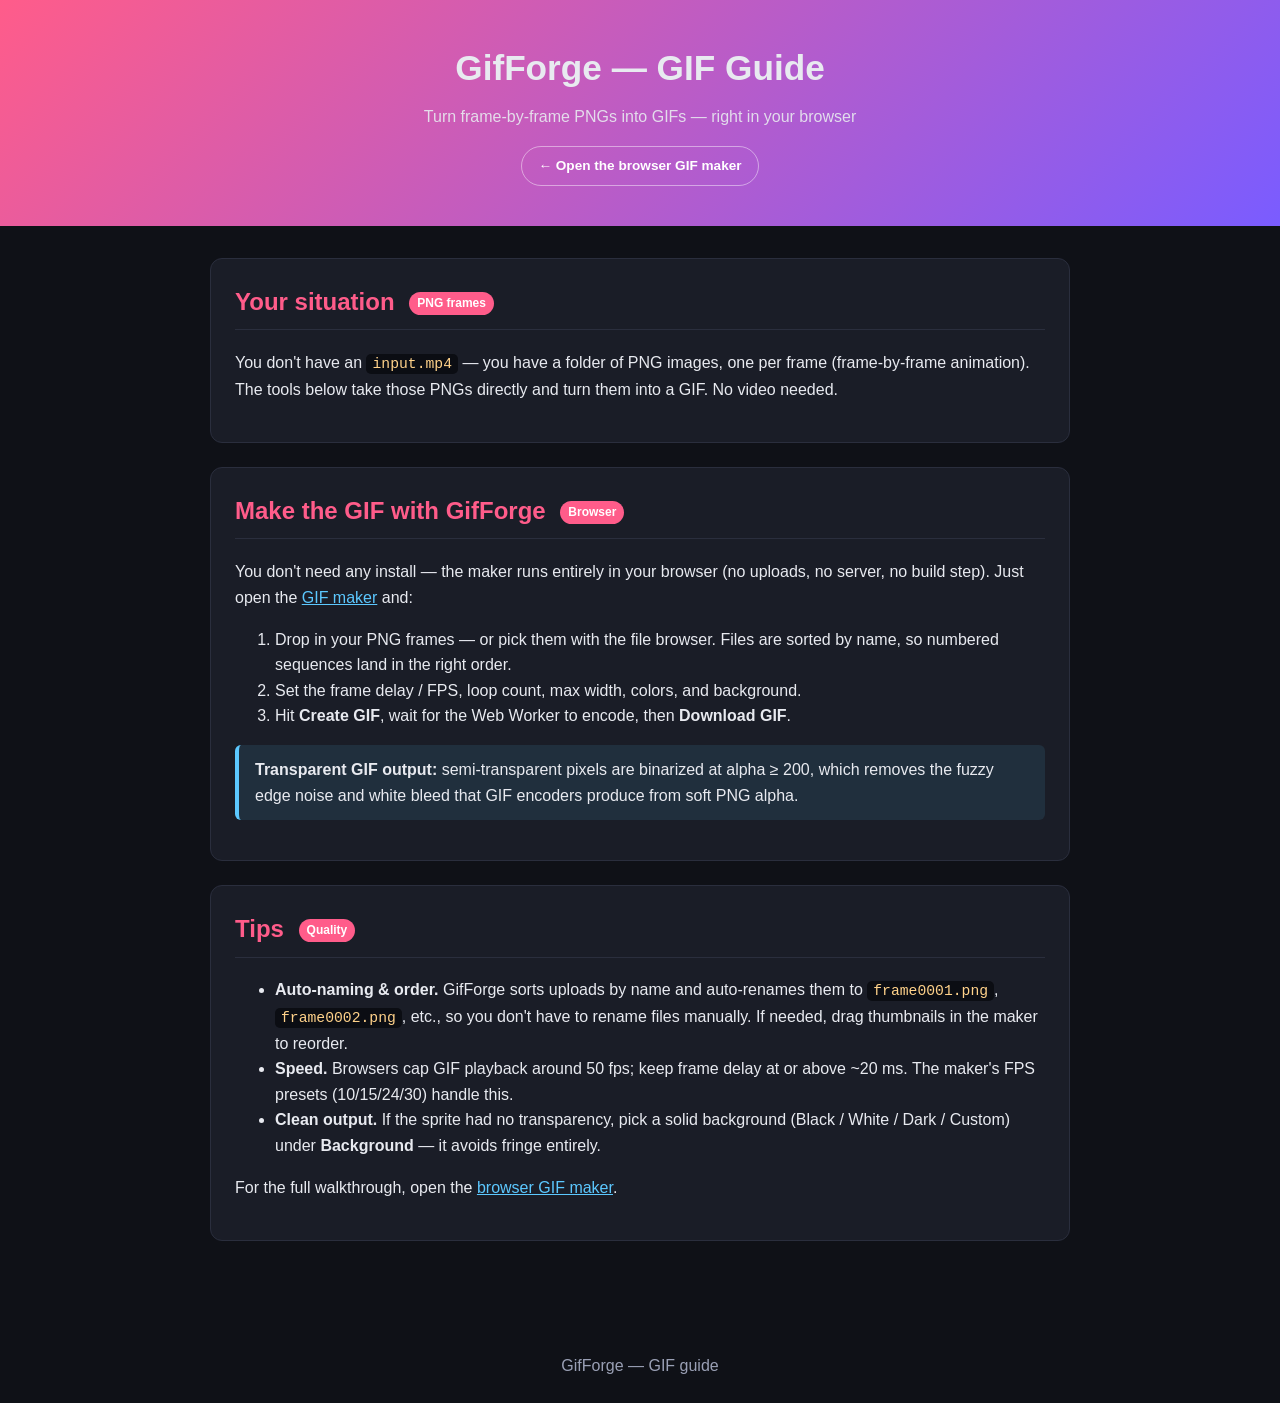
==== commit e63b5a2f: ""Tweak-gif-guide-order-tip"" ====
--- a/gif-guide.html
+++ b/gif-guide.html
@@ -122,7 +122,7 @@
     <section>
       <h2>Tips <span class="tag">Quality</span></h2>
       <ul>
-        <li><strong>Order matters.</strong> GifForge sorts uploads by name and auto-renames them to <code>frame0001.png</code>, <code>frame0002.png</code>, etc., so you don't have to rename files manually. You can still drag thumbnails in the maker to reorder.</li>
+        <li><strong>Auto-naming &amp; order.</strong> GifForge sorts uploads by name and auto-renames them to <code>frame0001.png</code>, <code>frame0002.png</code>, etc., so you don't have to rename files manually. If needed, drag thumbnails in the maker to reorder.</li>
         <li><strong>Speed.</strong> Browsers cap GIF playback around 50 fps; keep frame delay at or above ~20 ms. The maker's FPS presets (10/15/24/30) handle this.</li>
         <li><strong>Clean output.</strong> If the sprite had no transparency, pick a solid background (Black / White / Dark / Custom) under <strong>Background</strong> — it avoids fringe entirely.</li>
       </ul>
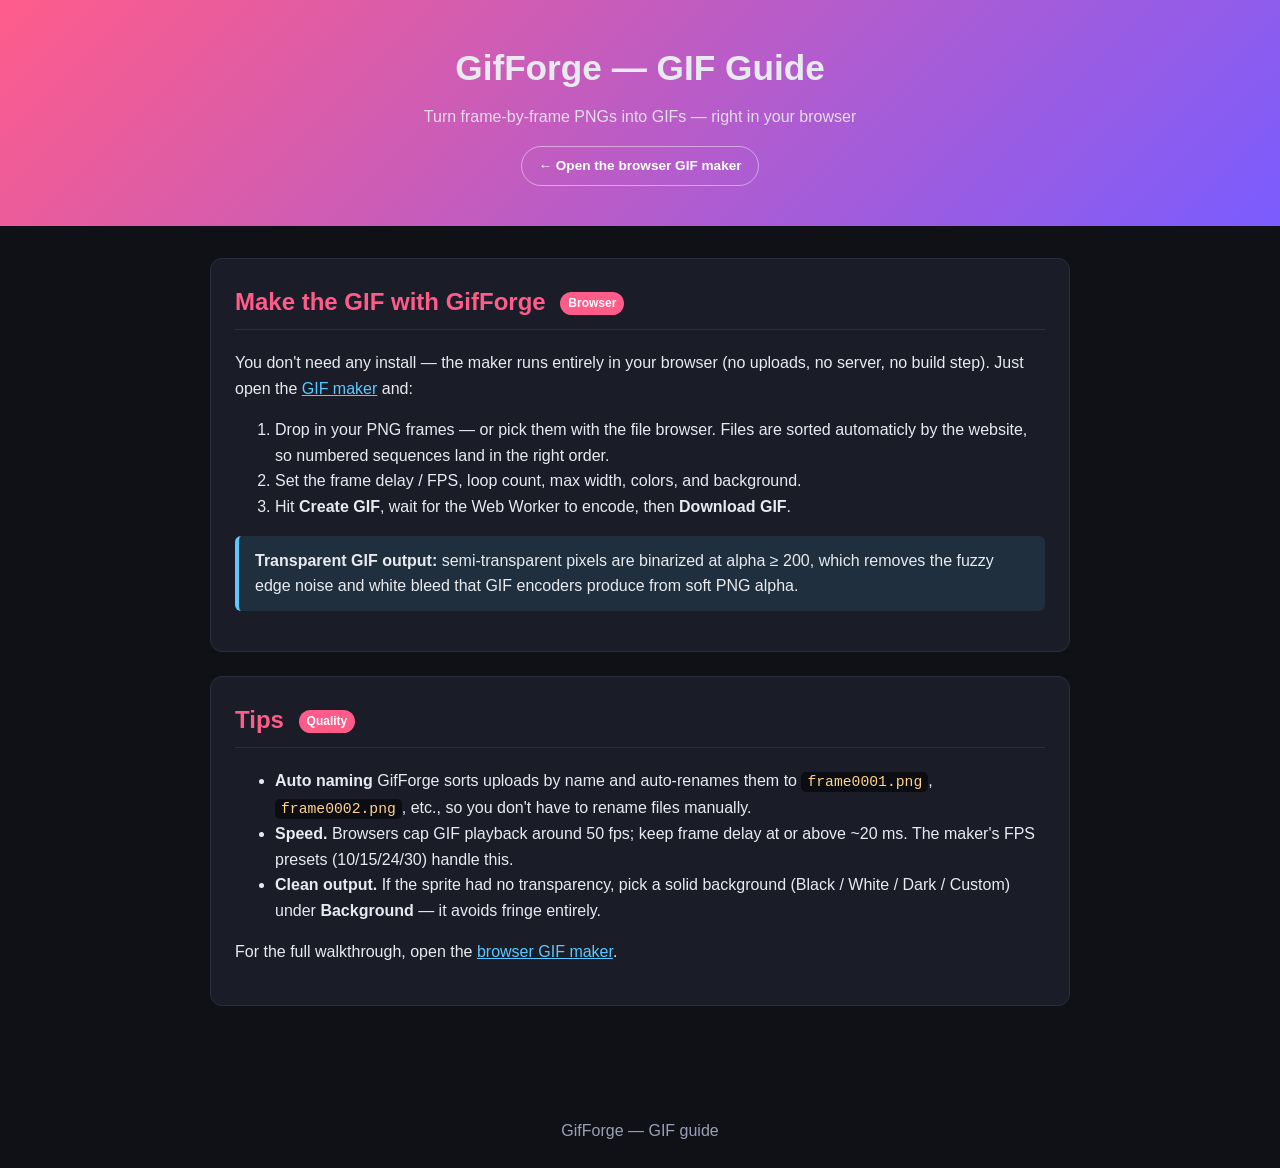
==== commit db2e0531: "Update gif-guide.html Update all outdated lines from the gif-guide html." ====
--- a/gif-guide.html
+++ b/gif-guide.html
@@ -104,15 +104,10 @@
   <main>
 
     <section>
-      <h2>Your situation <span class="tag">PNG frames</span></h2>
-      <p>You don't have an <code>input.mp4</code> — you have a folder of PNG images, one per frame (frame-by-frame animation). The tools below take those PNGs directly and turn them into a GIF. No video needed.</p>
-    </section>
-
-    <section>
       <h2>Make the GIF with GifForge <span class="tag">Browser</span></h2>
       <p>You don't need any install — the maker runs entirely in your browser (no uploads, no server, no build step). Just open the <a href="index.html">GIF maker</a> and:</p>
       <ol>
-        <li>Drop in your PNG frames — or pick them with the file browser. Files are sorted by name, so numbered sequences land in the right order.</li>
+        <li>Drop in your PNG frames — or pick them with the file browser. Files are sorted automaticly by the website, so numbered sequences land in the right order.</li>
         <li>Set the frame delay / FPS, loop count, max width, colors, and background.</li>
         <li>Hit <strong>Create GIF</strong>, wait for the Web Worker to encode, then <strong>Download GIF</strong>.</li>
       </ol>
@@ -122,7 +117,7 @@
     <section>
       <h2>Tips <span class="tag">Quality</span></h2>
       <ul>
-        <li><strong>Auto-naming &amp; order.</strong> GifForge sorts uploads by name and auto-renames them to <code>frame0001.png</code>, <code>frame0002.png</code>, etc., so you don't have to rename files manually. If needed, drag thumbnails in the maker to reorder.</li>
+        <li><strong>Auto naming</strong> GifForge sorts uploads by name and auto-renames them to <code>frame0001.png</code>, <code>frame0002.png</code>, etc., so you don't have to rename files manually.</li>
         <li><strong>Speed.</strong> Browsers cap GIF playback around 50 fps; keep frame delay at or above ~20 ms. The maker's FPS presets (10/15/24/30) handle this.</li>
         <li><strong>Clean output.</strong> If the sprite had no transparency, pick a solid background (Black / White / Dark / Custom) under <strong>Background</strong> — it avoids fringe entirely.</li>
       </ul>
